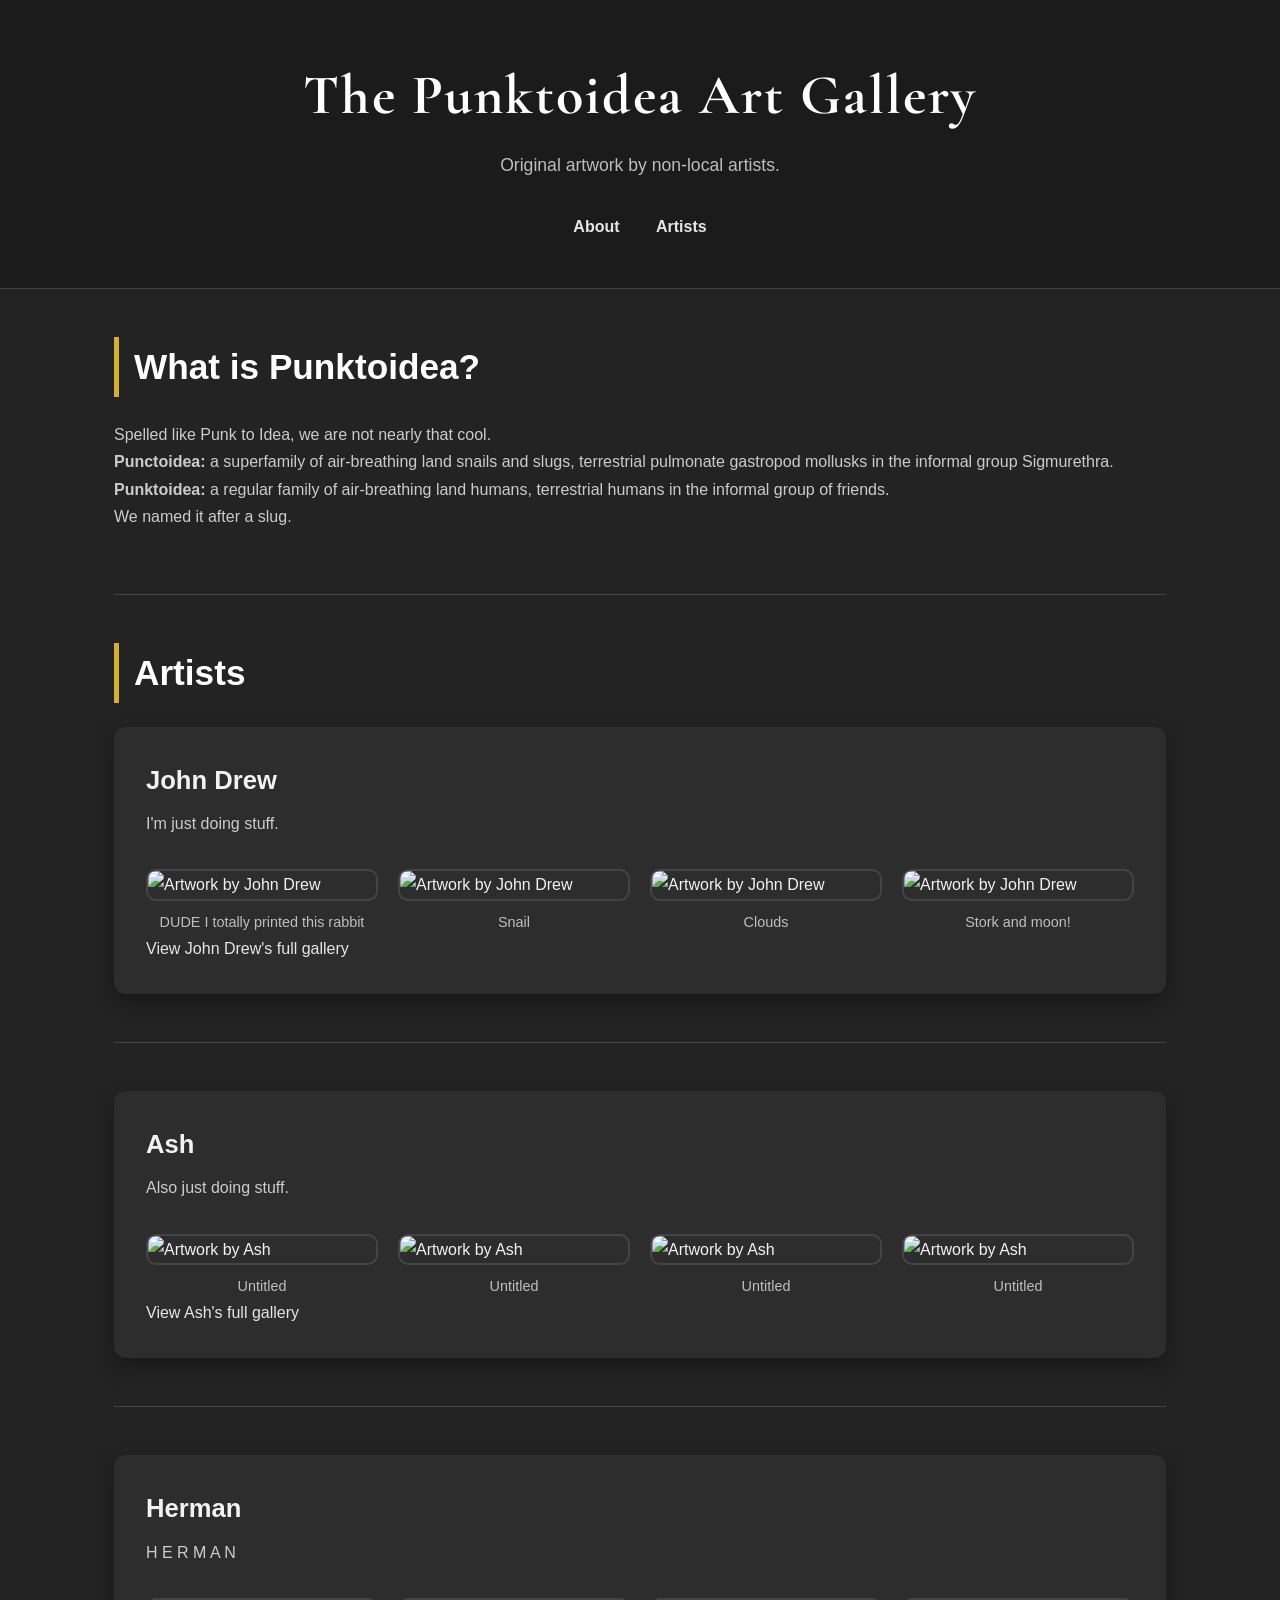
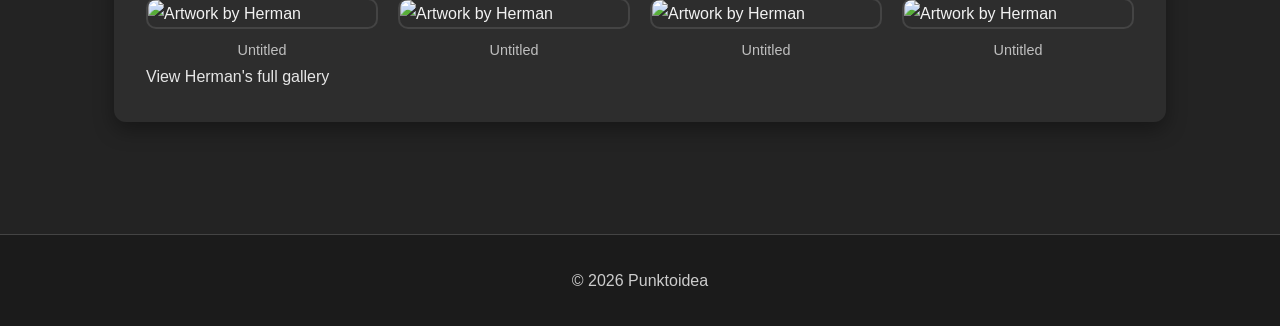
==== index.html @ 759ddab8 "Add files via upload" ====
<!DOCTYPE html>
<html lang="en">

<head>
    <meta charset="UTF-8">
    <meta name="viewport" content="width=device-width, initial-scale=1.0">

    <title>Punktoidea</title>

    <meta name="description" content="The Punktoidea Art Gallery showcases original artwork by non-local artists.">
    <meta name="theme-color" content="#232323">

    <!-- Open Graph -->
    <meta property="og:title" content="Punktoidea Art Gallery">
    <meta property="og:description" content="Original artwork by non-local artists.">
    <meta property="og:type" content="website">

    <!-- Favicon -->
    <link rel="icon" href="images/favicon.ico">

    <!-- Google Font -->
    <link rel="preconnect" href="https://fonts.googleapis.com">
    <link rel="preconnect" href="https://fonts.gstatic.com" crossorigin>

    <link href="https://fonts.googleapis.com/css2?family=Cormorant+Garamond:wght@600&display=swap"
        rel="stylesheet">

    <link rel="stylesheet" href="styles.css">

    <style>
        html {
            scroll-behavior: smooth;
        }
    </style>

</head>

<body>

    <!-- ================= Header ================= -->

    <header>

        <h1>The Punktoidea Art Gallery</h1>

        <p>Original artwork by non-local artists.</p>

        <nav>
            <a href="#about">About</a>
            <a href="#artists">Artists</a>
        </nav>

    </header>

    <!-- ================= Main ================= -->

    <main>

        <!-- About -->

        <section id="about">

            <h2>What is Punktoidea?</h2>

            <p>
                Spelled like Punk to Idea, we are not nearly that cool.
            </p>
            
            <p>
                <strong>Punctoidea:</strong>
                a superfamily of air-breathing land snails and slugs,
                terrestrial pulmonate gastropod mollusks in the informal
                group Sigmurethra.
            </p>

            <p>
                <strong>Punktoidea:</strong>
                a regular family of air-breathing land humans,
                terrestrial humans in the informal group of friends.
            </p>

            <p>
                We named it after a slug.
            </p>
            
        </section>

        <hr>

        <!-- Artists -->

        <section id="artists">

            <h2>Artists</h2>

            <!-- John Drew -->

            <article class="artist">

                <h3>John Drew</h3>

                <p>
                    I'm just doing stuff.
                </p>

                <div class="gallery">

                    <figure>
                        <img src="images/John/jd1.jpeg"
                             alt="Artwork by John Drew"
                             loading="lazy">
                        <figcaption>DUDE I totally printed this rabbit</figcaption>
                    </figure>

                    <figure>
                        <img src="images/John/jd2.jpeg"
                             alt="Artwork by John Drew"
                             loading="lazy">
                        <figcaption>Snail</figcaption>
                    </figure>

                    <figure>
                        <img src="images/John/jd3.jpeg"
                             alt="Artwork by John Drew"
                             loading="lazy">
                        <figcaption>Clouds</figcaption>
                    </figure>

                    <figure>
                        <img src="PXL_20260628_054135981.jpg"
                             alt="Artwork by John Drew"
                             loading="lazy">
                        <figcaption>Stork and moon!</figcaption>
                    </figure>

                </div>

                <a href="john.html">View John Drew's full gallery</a>
                
            </article>

            <hr>

            <!-- Ash -->

            <article class="artist">

                <h3>Ash</h3>

                <p>
                    Also just doing stuff.
                </p>

                <div class="gallery">

                    <figure>
                        <img src="images/ash1.jpg"
                             alt="Artwork by Ash"
                             loading="lazy">
                        <figcaption>Untitled</figcaption>
                    </figure>

                    <figure>
                        <img src="images/ash2.jpg"
                             alt="Artwork by Ash"
                             loading="lazy">
                        <figcaption>Untitled</figcaption>
                    </figure>

                    <figure>
                        <img src="images/ash3.jpg"
                             alt="Artwork by Ash"
                             loading="lazy">
                        <figcaption>Untitled</figcaption>
                    </figure>

                    <figure>
                        <img src="images/ash4.jpg"
                             alt="Artwork by Ash"
                             loading="lazy">
                        <figcaption>Untitled</figcaption>
                    </figure>

                </div>

                <a href="ash.html">View Ash's full gallery</a>

            </article>

            <hr>

            <!-- Herman -->

            <article class="artist">

                <h3>Herman</h3>

                <p>
                    H E R M A N
                </p>

                <div class="gallery">

                    <figure>
                        <img src="images/herman1.jpg"
                             alt="Artwork by Herman"
                             loading="lazy">
                        <figcaption>Untitled</figcaption>
                    </figure>

                    <figure>
                        <img src="images/herman2.jpg"
                             alt="Artwork by Herman"
                             loading="lazy">
                        <figcaption>Untitled</figcaption>
                    </figure>

                    <figure>
                        <img src="images/herman3.jpg"
                             alt="Artwork by Herman"
                             loading="lazy">
                        <figcaption>Untitled</figcaption>
                    </figure>

                    <figure>
                        <img src="images/herman4.jpg"
                             alt="Artwork by Herman"
                             loading="lazy">
                        <figcaption>Untitled</figcaption>
                    </figure>

                </div>
                
                <a href="herman.html">View Herman's full gallery</a>
                
            </article>

        </section>

    </main>

    <!-- ================= Footer ================= -->

    <footer>

        <p>&copy; 2026 Punktoidea</p>

    </footer>

    <script src="script.js"></script>

</body>

</html>
---- styles.css ----
/* ===== Global ===== */

* {
    margin: 0;
    padding: 0;
    box-sizing: border-box;
}

html {
    scroll-behavior: smooth;
}

body {
    background-color: #232323;
    color: #f2f2f2;
    font-family: "Segoe UI", Arial, sans-serif;
    line-height: 1.7;
}

/* ===== Links ===== */

a {
    color: #e6e6e6;
    text-decoration: none;
    transition: .3s;
}

a:hover {
    color: #d4af37;
}

/* ===== Header ===== */

header {
    background: #1b1b1b;
    text-align: center;
    padding: 3rem 1rem;
    border-bottom: 1px solid #444;
}

header h1 {
    font-family: "Cormorant Garamond", serif;
    font-size: 3.5rem;
    color: #ffffff;
    margin-bottom: .5rem;
    letter-spacing: 2px;
}

header p {
    color: #bdbdbd;
    font-size: 1.1rem;
}

/* ===== Navigation ===== */

nav {
    margin-top: 2rem;
}

nav a {
    color: #e6e6e6;
    text-decoration: none;
    margin: 0 1rem;
    font-weight: bold;
    transition: .3s;
}

nav a:hover {
    color: #d4af37;
}

/* ===== Main ===== */

main {
    max-width: 1100px;
    margin: auto;
    padding: 3rem 1.5rem;
}

section {
    margin-bottom: 4rem;
}

h2 {
    font-size: 2.2rem;
    margin-bottom: 1.5rem;
    border-left: 5px solid #d4af37;
    padding-left: 15px;
    color: white;
}

h3 {
    font-size: 1.6rem;
    margin-bottom: .5rem;
}

p {
    color: #cccccc;
}

/* ===== Artist Cards ===== */

.artist {
    background: #2d2d2d;
    border-radius: 12px;
    padding: 2rem;
    box-shadow: 0 8px 20px rgba(0,0,0,.35);
}

.artist + hr {
    margin: 3rem 0;
}

/* ===== Gallery ===== */

.gallery {
    display: grid;
    grid-template-columns: repeat(auto-fit, minmax(220px,1fr));
    gap: 20px;
    margin-top: 2rem;
}

.gallery figure {
    margin: 0;
}

.gallery img {
    width: 100%;
    display: block;
    border-radius: 10px;
    border: 2px solid #444;
    transition: .3s;
}

.gallery img:hover {
    transform: scale(1.04);
    border-color: #d4af37;
    box-shadow: 0 0 18px rgba(212,175,55,.45);
}

figcaption {
    margin-top: .6rem;
    text-align: center;
    color: #bfbfbf;
    font-size: .9rem;
}

/* ===== Dividers ===== */

hr {
    border: none;
    height: 1px;
    background: #444;
    margin: 3rem 0;
}

/* ===== Footer ===== */

footer {
    background: #1b1b1b;
    text-align: center;
    padding: 2rem;
    color: #999;
    border-top: 1px solid #444;
}

/* ===== Mobile ===== */

@media (max-width: 768px) {

    header h1 {
        font-size: 2.5rem;
    }

    nav a {
        display: inline-block;
        margin: .5rem;
    }

}
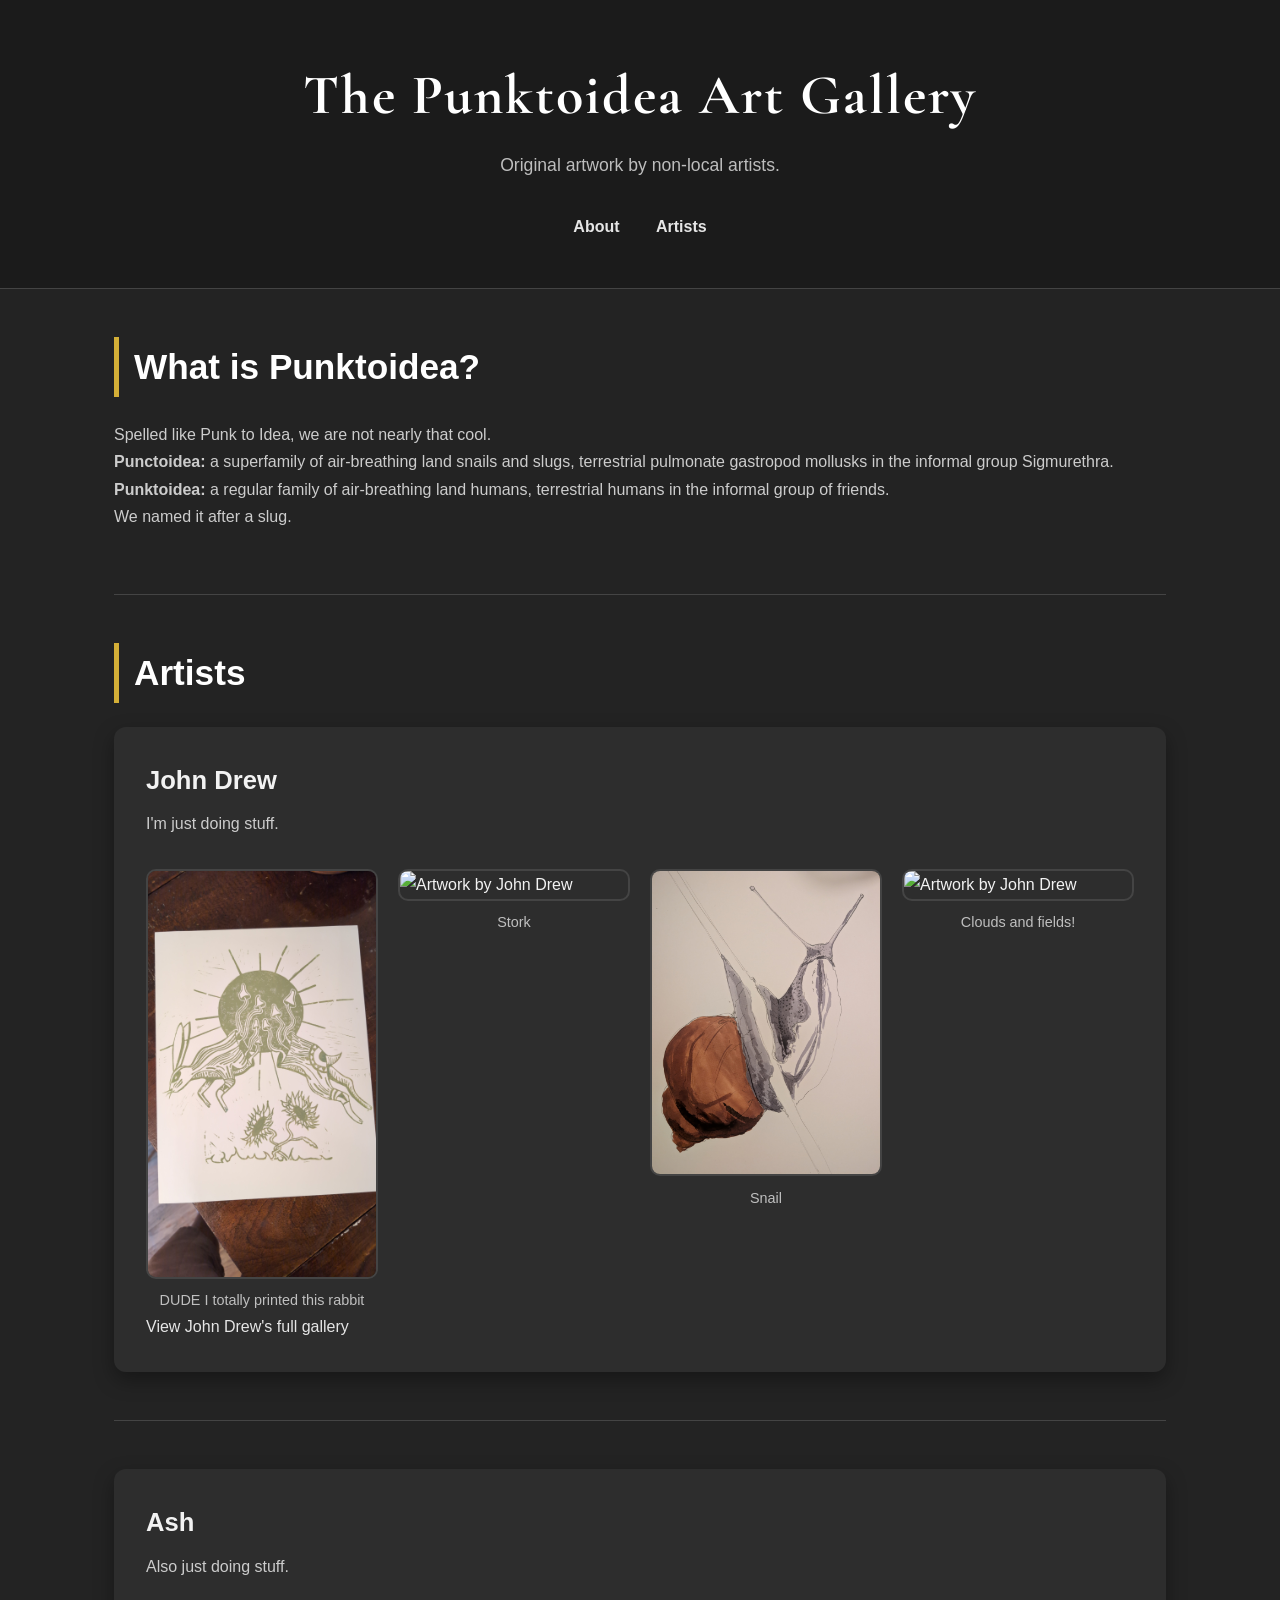
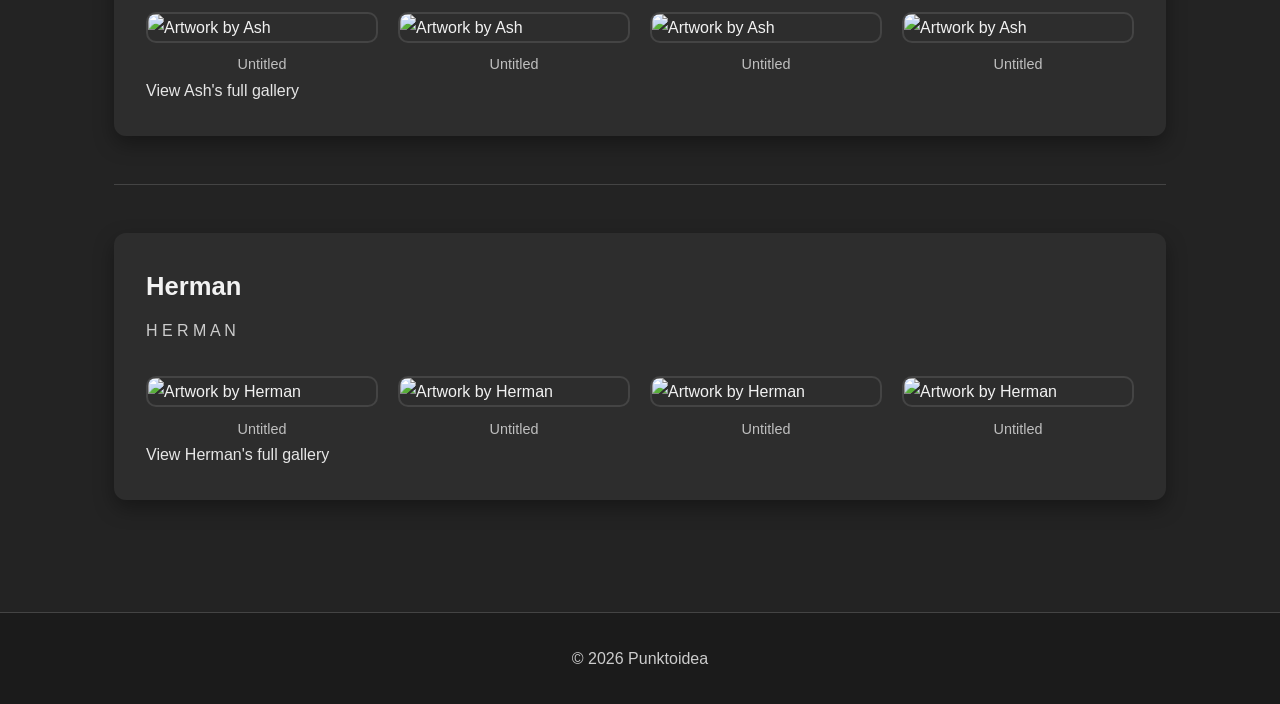
==== commit 8f65b3c8: "Update index.html" ====
--- a/index.html
+++ b/index.html
@@ -106,31 +106,31 @@
                 <div class="gallery">
 
                     <figure>
-                        <img src="images/John/jd1.jpeg"
+                        <img src="images/John/Pieces/jd_lino_Rabbit.jpeg"
                              alt="Artwork by John Drew"
                              loading="lazy">
                         <figcaption>DUDE I totally printed this rabbit</figcaption>
                     </figure>
 
                     <figure>
-                        <img src="images/John/jd2.jpeg"
+                        <img src="images/John/Pieces/jd_Stork.jpeg"
+                             alt="Artwork by John Drew"
+                             loading="lazy">
+                        <figcaption>Stork</figcaption>
+                    </figure>
+
+                    <figure>
+                        <img src="images/John/Pieces/jd_Snail2.jpeg"
                              alt="Artwork by John Drew"
                              loading="lazy">
                         <figcaption>Snail</figcaption>
                     </figure>
 
                     <figure>
-                        <img src="images/John/jd3.jpeg"
-                             alt="Artwork by John Drew"
-                             loading="lazy">
-                        <figcaption>Clouds</figcaption>
-                    </figure>
-
-                    <figure>
-                        <img src="PXL_20260628_054135981.jpg"
-                             alt="Artwork by John Drew"
-                             loading="lazy">
-                        <figcaption>Stork and moon!</figcaption>
+                        <img src="images/John/Pieces/jd_CloudsAndFields.jpg"
+                             alt="Artwork by John Drew"
+                             loading="lazy">
+                        <figcaption>Clouds and fields!</figcaption>
                     </figure>
 
                 </div>
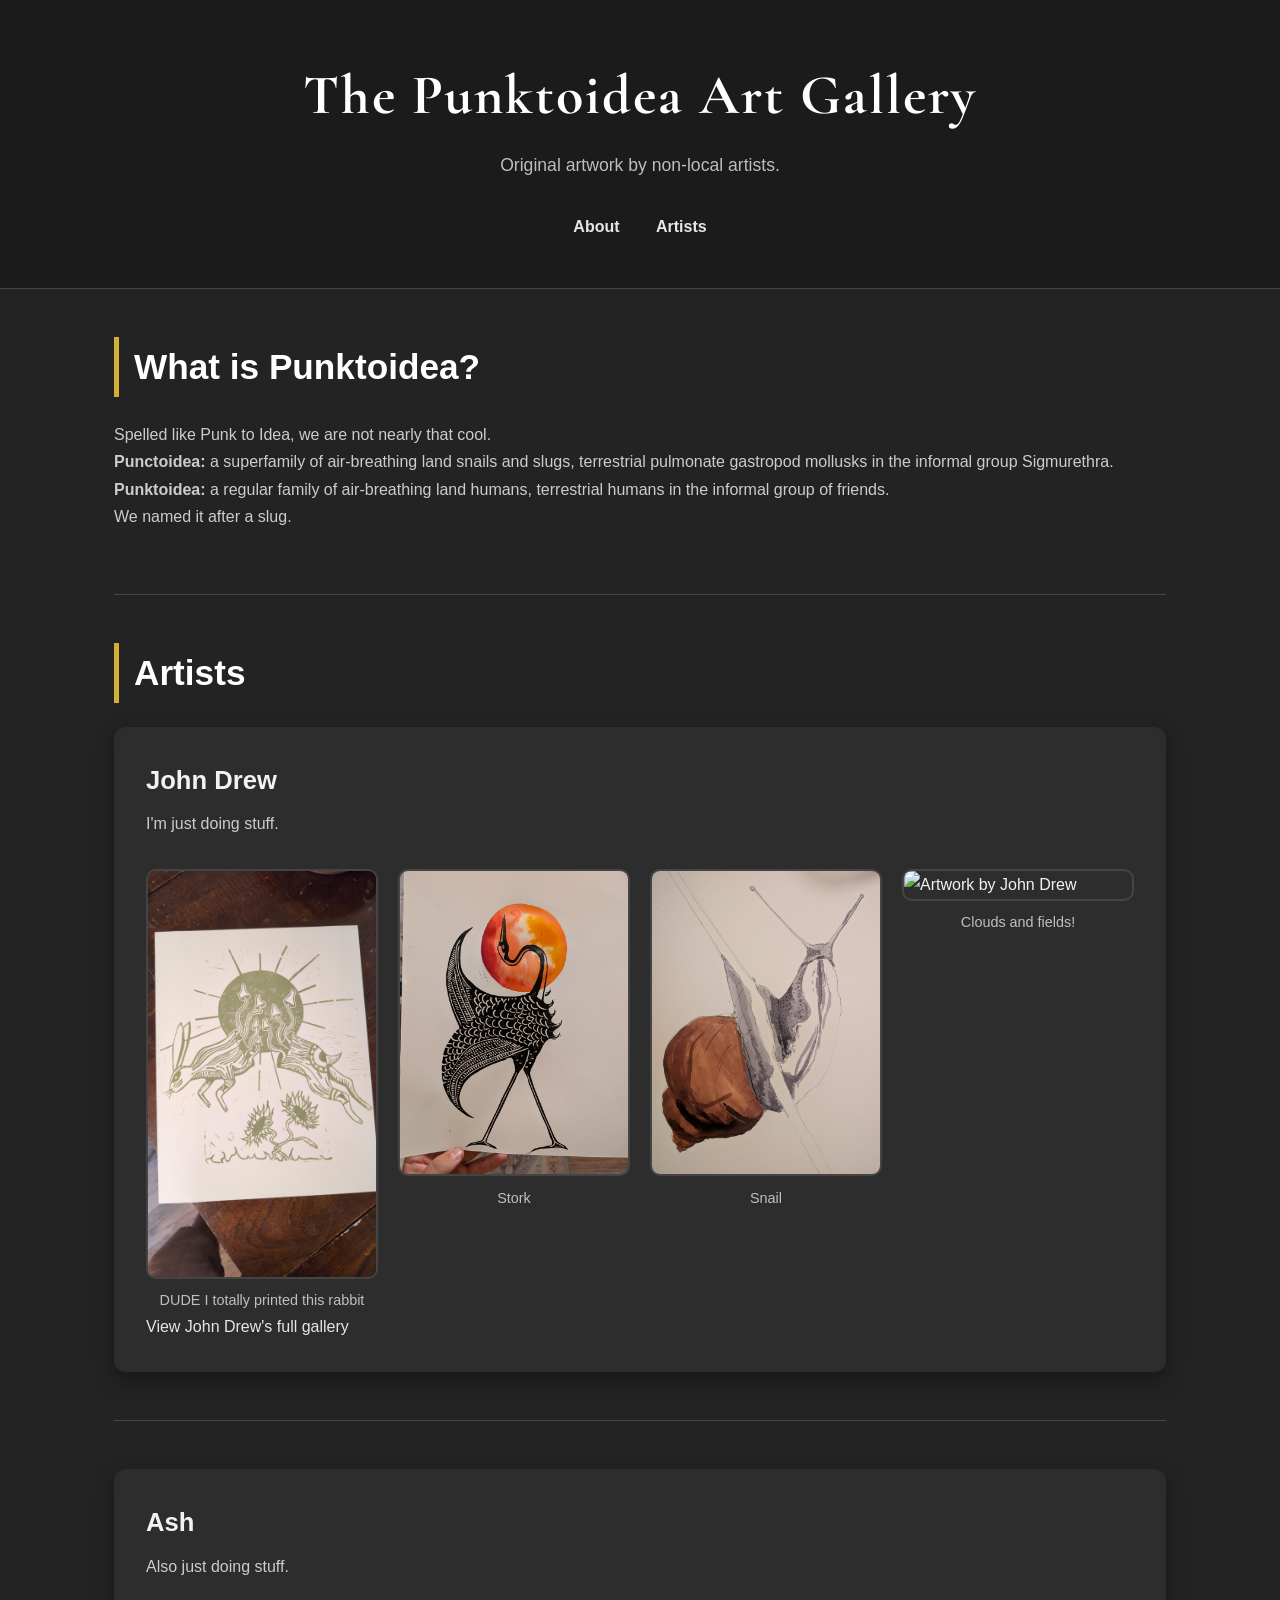
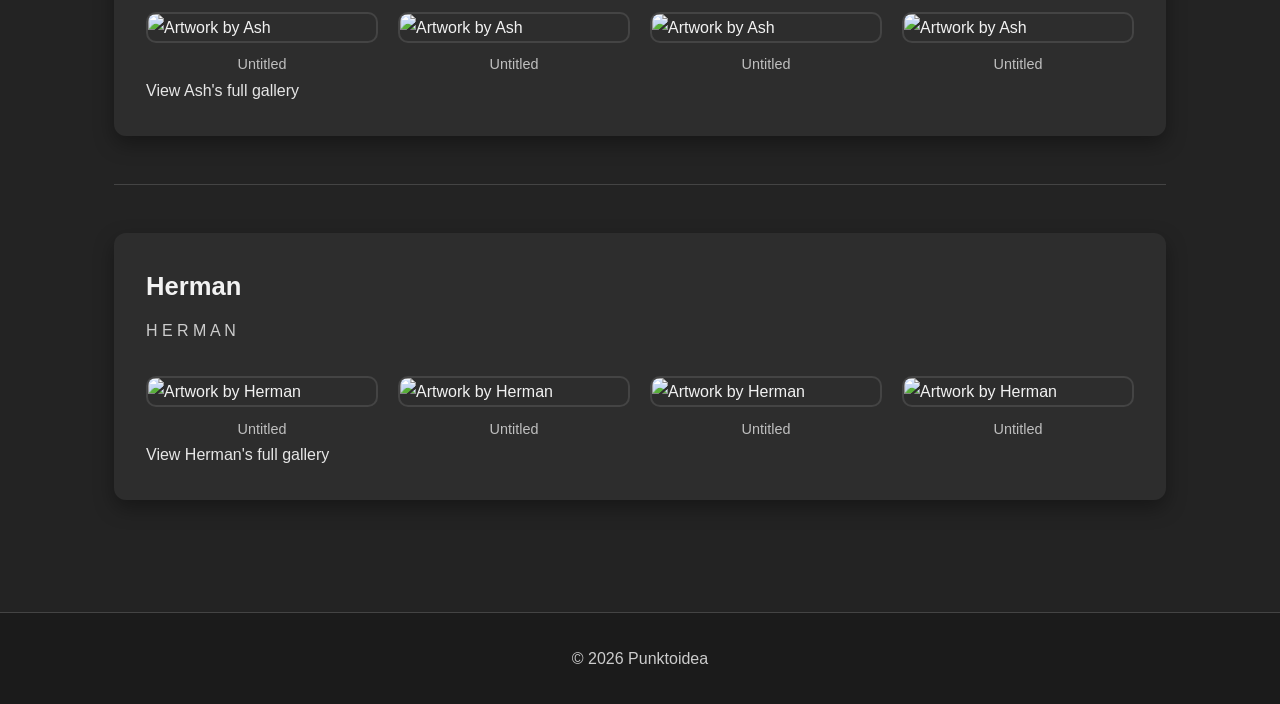
==== commit a5151528: "Update index.html" ====
--- a/index.html
+++ b/index.html
@@ -113,7 +113,7 @@
                     </figure>
 
                     <figure>
-                        <img src="images/John/Pieces/jd_Stork.jpeg"
+                        <img src="images/John/Pieces/jd_Stork.jpg"
                              alt="Artwork by John Drew"
                              loading="lazy">
                         <figcaption>Stork</figcaption>
@@ -127,7 +127,7 @@
                     </figure>
 
                     <figure>
-                        <img src="images/John/Pieces/jd_CloudsAndFields.jpg"
+                        <img src="images/John/Pieces/jd_CloudsAndFields.jpeg"
                              alt="Artwork by John Drew"
                              loading="lazy">
                         <figcaption>Clouds and fields!</figcaption>
